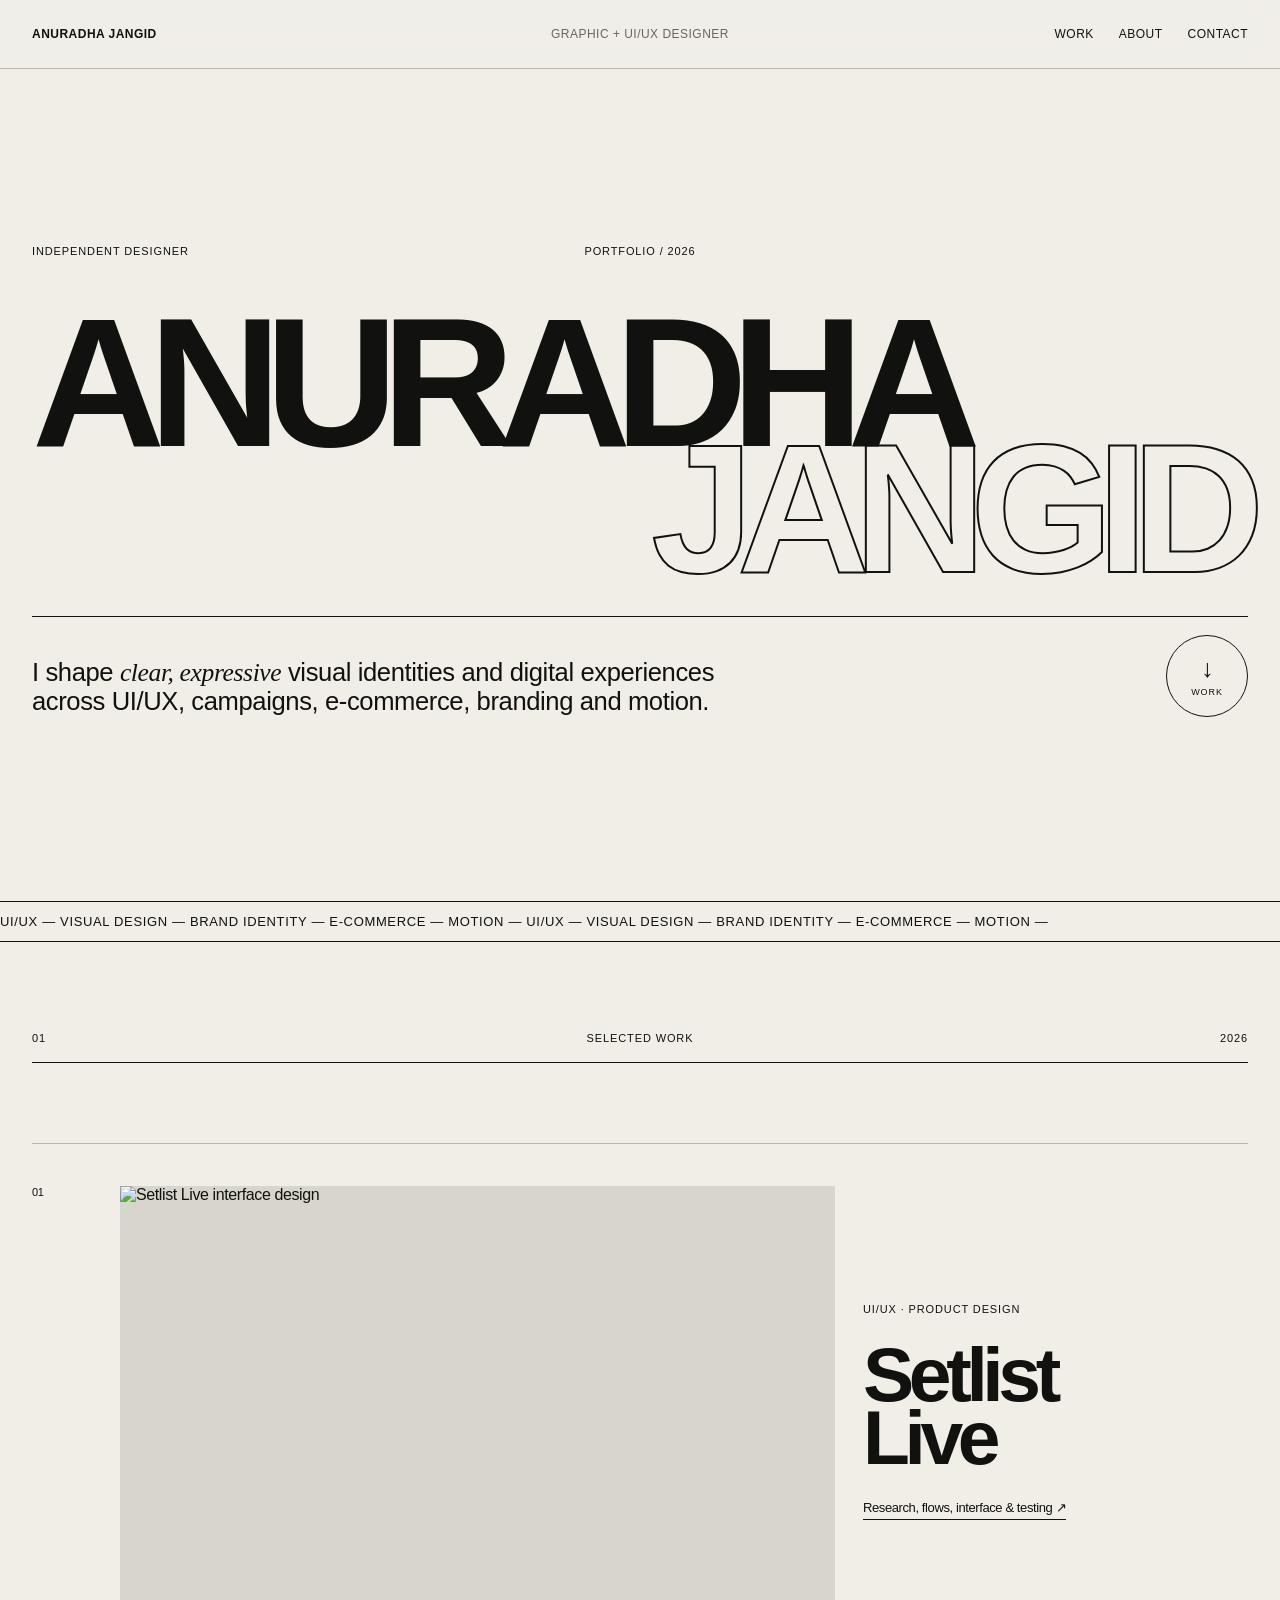
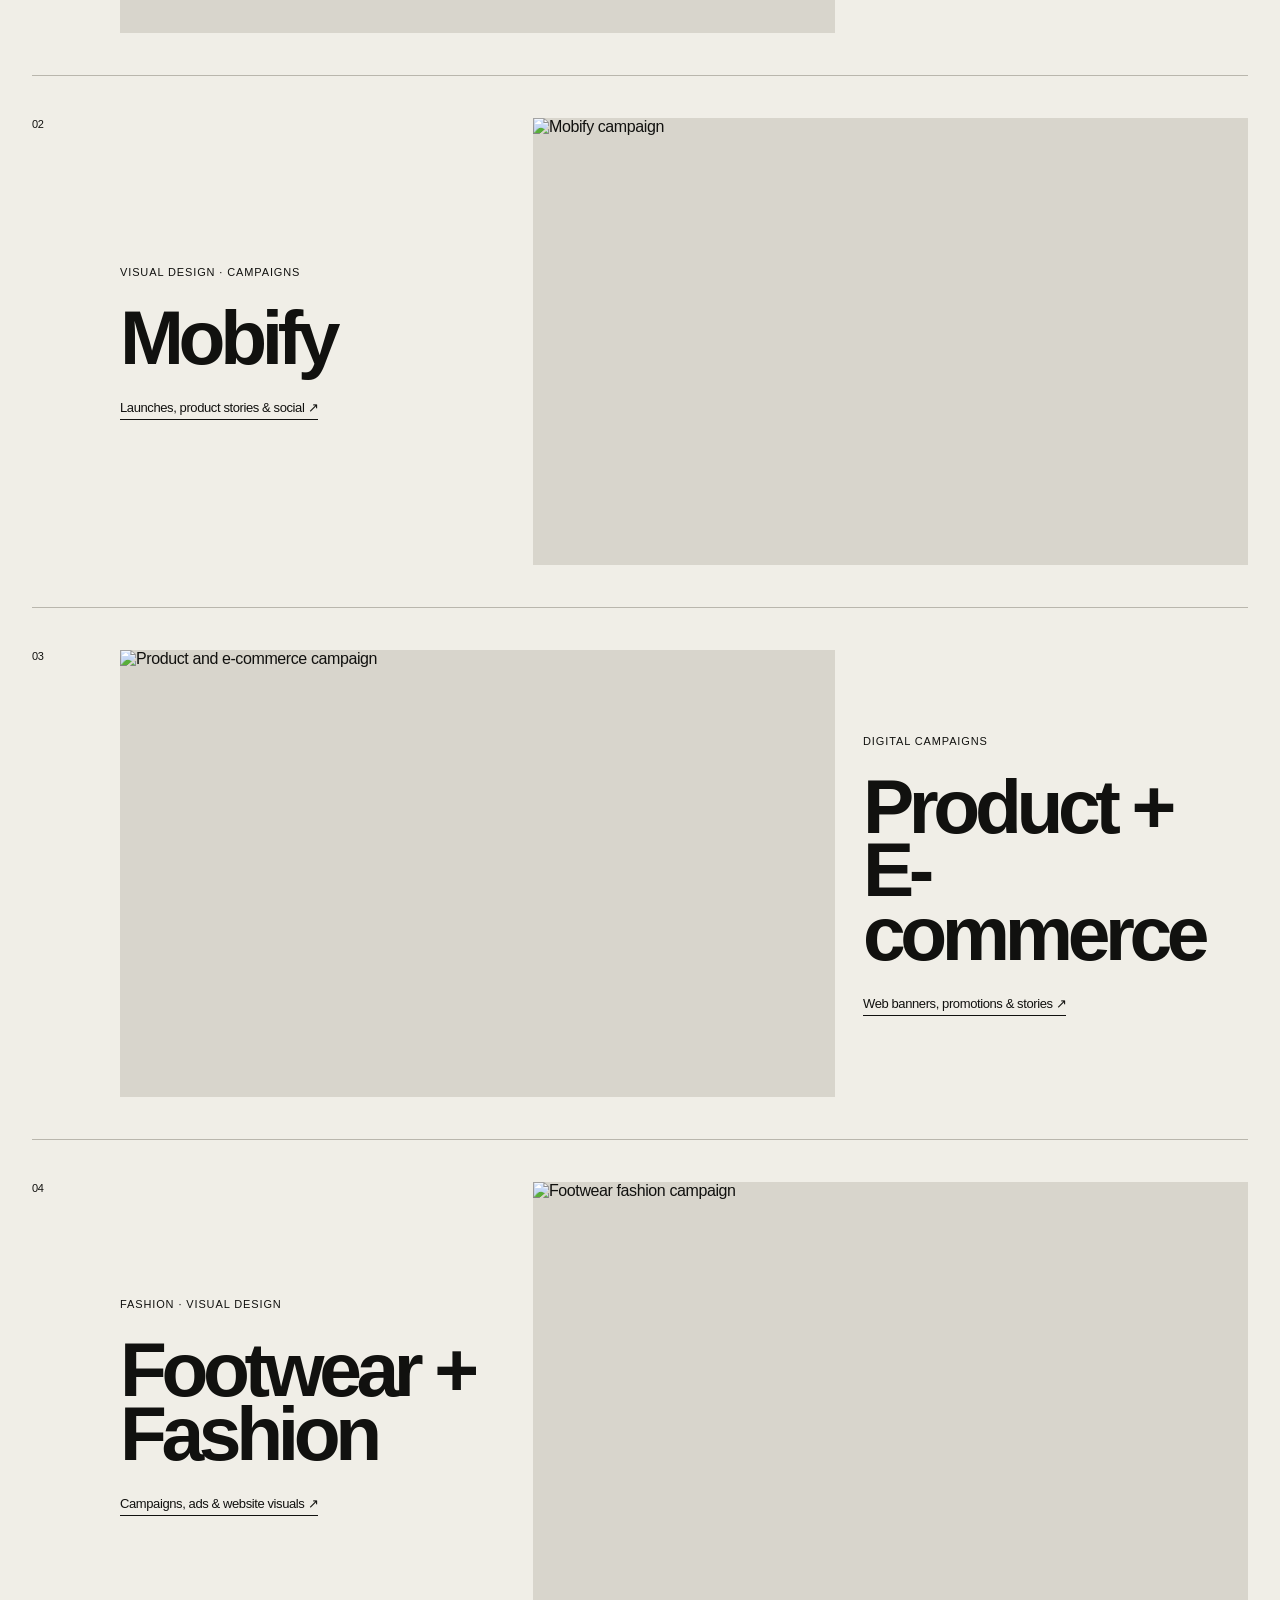
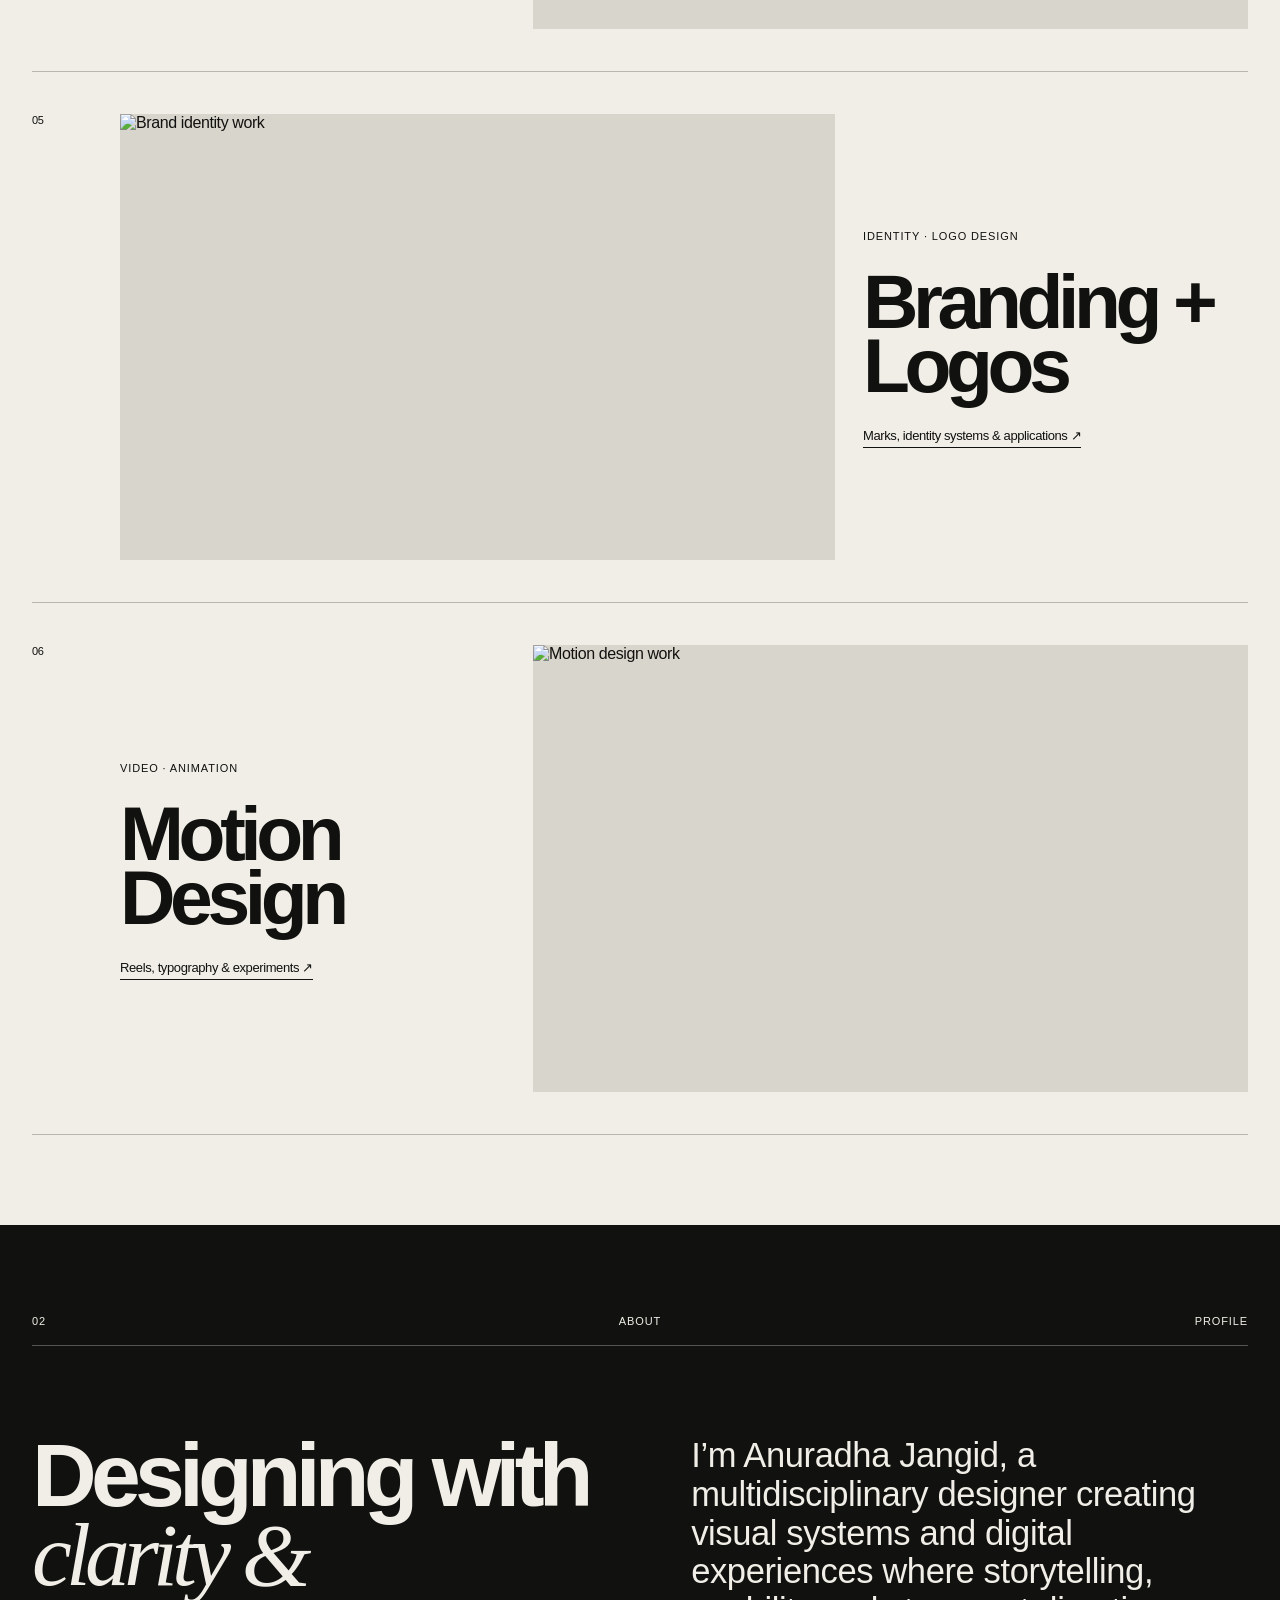
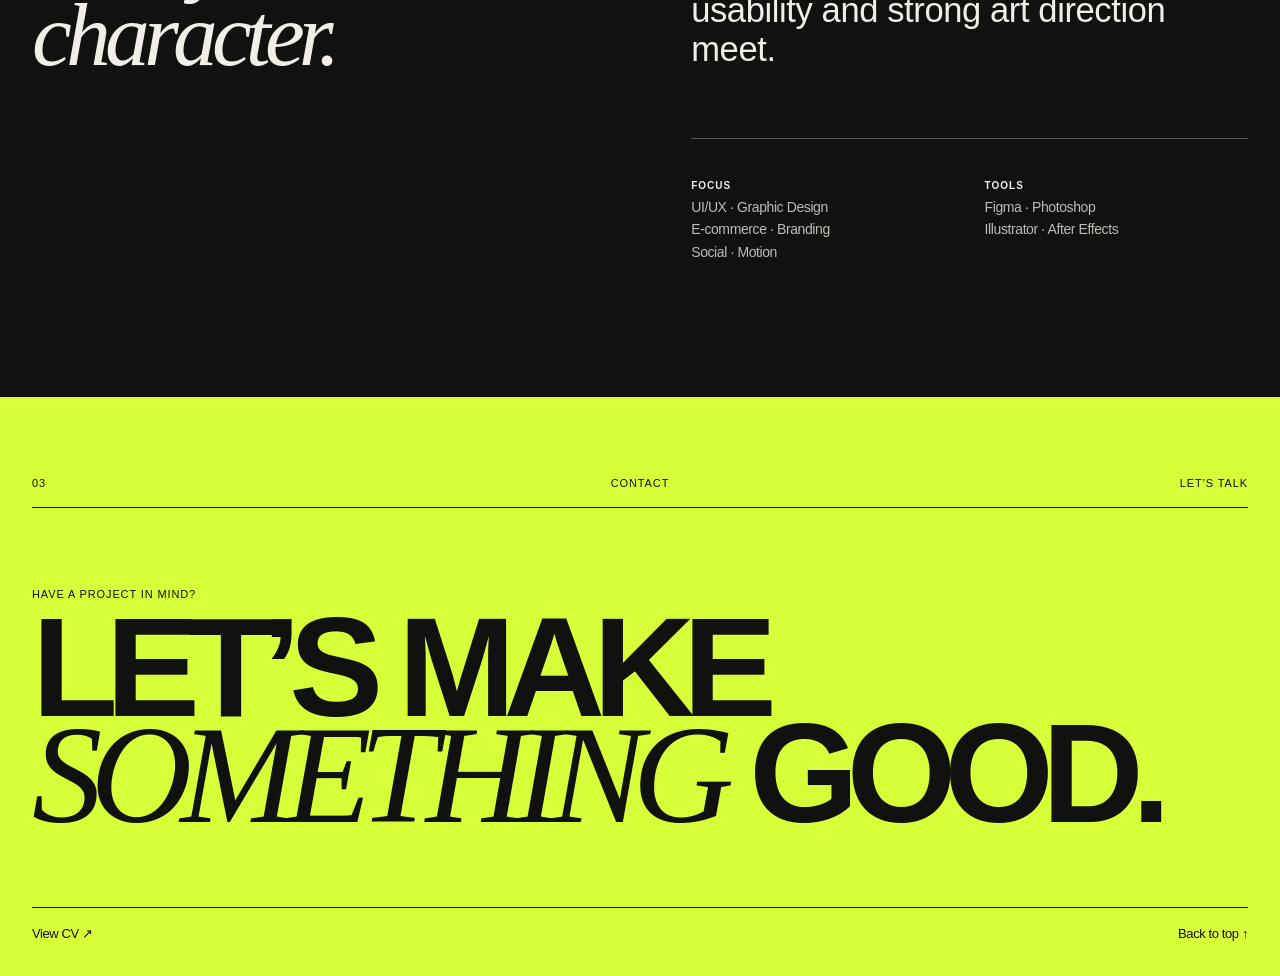
==== index.html @ dae1a035 "Add files via upload Initial portfolio redesign" ====
<!doctype html>
<html lang="en">
<head>
<meta charset="utf-8"><meta name="viewport" content="width=device-width,initial-scale=1">
<meta name="description" content="Anuradha Jangid — Graphic Designer & UI/UX Designer. Selected work in digital products, campaigns, identity and motion.">
<title>Anuradha Jangid — Designer</title><link rel="stylesheet" href="style.css">
</head>
<body class="home">
<nav><div class="wrap nav"><a class="brand" href="index.html">ANURADHA JANGID</a><div class="nav-role">GRAPHIC + UI/UX DESIGNER</div><div class="links"><a href="#work">Work</a><a href="#about">About</a><a href="#contact">Contact</a></div></div></nav>
<main>
<header class="hero"><div class="wrap hero-inner">
<div class="hero-meta"><span>Independent designer</span><span>Portfolio / 2026</span></div>
<h1><span>ANURADHA</span><span class="outline">JANGID</span></h1>
<div class="hero-foot"><p>I shape <em>clear, expressive</em> visual identities and digital experiences across UI/UX, campaigns, e-commerce, branding and motion.</p><a class="round-link" href="#work" aria-label="Explore selected work">↓<small>WORK</small></a></div>
</div></header>
<section class="ticker" aria-label="Design disciplines"><div>UI/UX — VISUAL DESIGN — BRAND IDENTITY — E-COMMERCE — MOTION — UI/UX — VISUAL DESIGN — BRAND IDENTITY — E-COMMERCE — MOTION —</div></section>
<section id="work" class="work-section"><div class="wrap">
<div class="section-label"><span>01</span><p>Selected work</p><span>2026</span></div>
<div class="project-list">
<a class="project-row reveal" href="setlist-live.html"><div class="project-no">01</div><div class="project-media"><img src="assets/1.jpg" alt="Setlist Live interface design"></div><div class="project-info"><p>UI/UX · Product Design</p><h2>Setlist<br>Live</h2><span>Research, flows, interface & testing ↗</span></div></a>
<a class="project-row reverse reveal" href="mobify.html"><div class="project-no">02</div><div class="project-media"><img src="https://drive.google.com/thumbnail?id=1nR3Lw97_D92hkGPkQS3vuKYc4oRdb6ip&sz=w1600" alt="Mobify campaign"></div><div class="project-info"><p>Visual Design · Campaigns</p><h2>Mobify</h2><span>Launches, product stories & social ↗</span></div></a>
<a class="project-row reveal" href="ecommerce.html"><div class="project-no">03</div><div class="project-media"><img src="https://drive.google.com/thumbnail?id=1xQGvwHQQLRPYMQavXChccJsrcBRWF7Es&sz=w1600" alt="Product and e-commerce campaign"></div><div class="project-info"><p>Digital Campaigns</p><h2>Product +<br>E-commerce</h2><span>Web banners, promotions & stories ↗</span></div></a>
<a class="project-row reverse reveal" href="footwear.html"><div class="project-no">04</div><div class="project-media"><img src="https://drive.google.com/thumbnail?id=1yjSDxTGl1pKKpReTxPxWjHEfucUbj6RO&sz=w1600" alt="Footwear fashion campaign"></div><div class="project-info"><p>Fashion · Visual Design</p><h2>Footwear +<br>Fashion</h2><span>Campaigns, ads & website visuals ↗</span></div></a>
<a class="project-row reveal" href="branding.html"><div class="project-no">05</div><div class="project-media"><img src="https://drive.google.com/thumbnail?id=1oeG3etyuS6-F5QpwnM26OCKL4tWAwbMJ&sz=w1600" alt="Brand identity work"></div><div class="project-info"><p>Identity · Logo Design</p><h2>Branding +<br>Logos</h2><span>Marks, identity systems & applications ↗</span></div></a>
<a class="project-row reverse reveal" href="motion.html"><div class="project-no">06</div><div class="project-media"><img src="https://drive.google.com/thumbnail?id=1RWM8M_r8P4z2MWc-FKBXNCvU7SdpLwyj&sz=w1600" alt="Motion design work"></div><div class="project-info"><p>Video · Animation</p><h2>Motion<br>Design</h2><span>Reels, typography & experiments ↗</span></div></a>
</div></div></section>
<section id="about" class="about"><div class="wrap"><div class="section-label"><span>02</span><p>About</p><span>Profile</span></div><div class="about-grid"><h2>Designing with<br><em>clarity & character.</em></h2><div><p class="about-copy">I’m Anuradha Jangid, a multidisciplinary designer creating visual systems and digital experiences where storytelling, usability and strong art direction meet.</p><div class="about-meta"><p><b>Focus</b><br>UI/UX · Graphic Design<br>E-commerce · Branding<br>Social · Motion</p><p><b>Tools</b><br>Figma · Photoshop<br>Illustrator · After Effects</p></div></div></div></div></section>
</main>
<footer id="contact"><div class="wrap"><div class="section-label"><span>03</span><p>Contact</p><span>Let’s talk</span></div><p class="footer-kicker">Have a project in mind?</p><h2>LET’S MAKE<br><em>SOMETHING</em> GOOD.</h2><div class="footer-bottom"><a href="Anuradha-Jangid-CV.pdf" target="_blank">View CV ↗</a><a href="#top" onclick="window.scrollTo({top:0,behavior:'smooth'});return false">Back to top ↑</a></div></div></footer>
<script>const io=new IntersectionObserver(es=>es.forEach(e=>{if(e.isIntersecting)e.target.classList.add('on')}),{threshold:.12});document.querySelectorAll('.reveal').forEach(el=>io.observe(el));</script>
</body></html>
---- style.css ----
:root{--ink:#11110f;--paper:#f0eee7;--line:#b9b6ad;--muted:#68665f;--accent:#d7ff39}*{box-sizing:border-box}html{scroll-behavior:smooth}body{margin:0;background:var(--paper);color:var(--ink);font-family:Arial,Helvetica,sans-serif;letter-spacing:-.025em}a{color:inherit;text-decoration:none}img{display:block;max-width:100%}.wrap{width:min(1480px,calc(100% - 64px));margin:auto}nav{position:sticky;top:0;z-index:40;background:rgba(240,238,231,.88);backdrop-filter:blur(14px);border-bottom:1px solid var(--line)}.nav{height:68px;display:grid;grid-template-columns:1fr 1fr 1fr;align-items:center;font-size:12px;text-transform:uppercase;letter-spacing:.04em}.brand{font-weight:800}.nav-role{text-align:center;color:var(--muted)}.links{display:flex;justify-content:flex-end;gap:25px}.links a{border-bottom:1px solid transparent}.links a:hover{border-color:var(--ink)}
.hero{min-height:calc(100vh - 68px);display:flex;align-items:stretch}.hero-inner{display:flex;flex-direction:column;justify-content:space-between;padding:30px 0 38px}.hero-meta,.section-label{display:grid;grid-template-columns:1fr 1fr 1fr;text-transform:uppercase;font-size:11px;letter-spacing:.08em}.hero-meta span:nth-child(2){text-align:center}.hero h1{font-size:clamp(94px,14.4vw,270px);line-height:.68;letter-spacing:-.09em;margin:7vh 0 5vh;font-weight:900}.hero h1 span{display:block}.hero h1 .outline{color:transparent;-webkit-text-stroke:2px var(--ink);text-align:right}.hero-foot{display:flex;align-items:flex-end;justify-content:space-between;border-top:1px solid var(--ink);padding-top:18px}.hero-foot p{font-size:clamp(20px,2vw,32px);line-height:1.15;max-width:700px;margin:0}.hero-foot em,.about h2 em,footer h2 em{font-family:Georgia,serif;font-weight:400}.round-link{width:82px;height:82px;border:1px solid var(--ink);border-radius:50%;display:flex;align-items:center;justify-content:center;flex-direction:column;font-size:25px;transition:.3s}.round-link small{font-size:9px;letter-spacing:.1em;margin-top:4px}.round-link:hover{background:var(--ink);color:var(--paper);transform:rotate(8deg)}
.ticker{overflow:hidden;border-top:1px solid var(--ink);border-bottom:1px solid var(--ink);padding:12px 0;white-space:nowrap}.ticker div{font-size:13px;letter-spacing:.05em;animation:marquee 28s linear infinite}@keyframes marquee{to{transform:translateX(-50%)}}
.work-section,.about{padding:90px 0}.section-label{padding-bottom:18px;border-bottom:1px solid var(--ink)}.section-label p{margin:0;text-align:center}.section-label span:last-child{text-align:right}.project-list{margin-top:80px}.project-row{display:grid;grid-template-columns:60px minmax(0,1.3fr) minmax(300px,.7fr);gap:28px;align-items:center;padding:42px 0;border-bottom:1px solid var(--line)}.project-row:first-child{border-top:1px solid var(--line)}.project-row.reverse{grid-template-columns:60px minmax(300px,.7fr) minmax(0,1.3fr)}.project-row.reverse .project-media{grid-column:3}.project-row.reverse .project-info{grid-column:2;grid-row:1}.project-no{align-self:start;font-size:11px}.project-media{overflow:hidden;aspect-ratio:16/10;background:#d8d5cc}.project-media img{width:100%;height:100%;object-fit:cover;transition:transform .8s cubic-bezier(.2,.7,.2,1),filter .4s}.project-row:hover img{transform:scale(1.035)}.project-info p{font-size:11px;text-transform:uppercase;letter-spacing:.08em;margin:0 0 28px}.project-info h2{font-size:clamp(52px,6vw,104px);line-height:.83;letter-spacing:-.07em;margin:0 0 28px}.project-info span{font-size:13px;border-bottom:1px solid var(--ink);padding-bottom:4px}.reveal{opacity:0;transform:translateY(25px);transition:.8s cubic-bezier(.2,.7,.2,1)}.reveal.on{opacity:1;transform:none}
.about{background:var(--ink);color:var(--paper)}.about .section-label{border-color:#555}.about-grid{display:grid;grid-template-columns:1fr 1fr;gap:8vw;padding:90px 0 30px}.about h2{font-size:clamp(56px,7vw,118px);line-height:.88;letter-spacing:-.065em;margin:0}.about-copy{font-size:clamp(25px,2.7vw,44px);line-height:1.12;margin:0 0 70px}.about-meta{display:grid;grid-template-columns:1fr 1fr;gap:30px;border-top:1px solid #555;padding-top:20px;color:#bdbbb4;font-size:14px;line-height:1.6}.about-meta b{color:var(--paper);text-transform:uppercase;font-size:10px;letter-spacing:.1em}
footer{padding:80px 0 35px;background:var(--accent)}footer .section-label{border-color:var(--ink)}.footer-kicker{text-transform:uppercase;font-size:11px;letter-spacing:.08em;margin:80px 0 15px}footer h2{font-size:clamp(70px,11vw,190px);line-height:.75;letter-spacing:-.085em;margin:0 0 80px}footer h2 em{font-weight:400}.footer-bottom{border-top:1px solid var(--ink);padding-top:18px;display:flex;justify-content:space-between;font-size:13px}
/* Project pages */
body:not(.home) header{padding:80px 0 55px;border-bottom:1px solid var(--line)}body:not(.home) header p{font-size:11px;text-transform:uppercase;letter-spacing:.09em}body:not(.home) header h1{font-size:clamp(74px,11vw,180px);line-height:.78;letter-spacing:-.08em;margin:40px 0 0;max-width:1300px}body:not(.home) header .lead{font-size:20px;text-transform:none;letter-spacing:-.02em;max-width:700px;line-height:1.45;margin-top:40px}body:not(.home) section{padding:80px 0}.project-intro{display:grid;grid-template-columns:1fr 1fr;gap:70px;margin-bottom:70px;border-bottom:1px solid var(--line);padding-bottom:50px}.project-intro h2{font-size:clamp(45px,5vw,78px);line-height:.95;letter-spacing:-.06em;margin:0}.project-intro p{font-size:18px;line-height:1.55;color:var(--muted);margin:0}.gallery{columns:3 330px;column-gap:18px}.work{break-inside:avoid;margin:0 0 18px;background:#fff;overflow:hidden}.work img{width:100%;transition:.5s}.work:hover img{transform:scale(1.015)}figcaption{font-size:11px;padding:12px 14px;color:var(--muted);text-transform:uppercase;letter-spacing:.05em}.setlist-grid{display:grid;grid-template-columns:repeat(2,minmax(0,1fr));gap:18px}.setlist-grid img{width:100%;background:#fff}.setlist-grid img:nth-child(5n){grid-column:1/-1}.video-grid{display:grid;grid-template-columns:repeat(3,1fr);gap:18px}.video-card{background:var(--ink);color:#fff;padding:12px;min-height:300px}.video-card iframe{width:100%;height:250px;border:0}.video-card p{font-size:12px;text-transform:uppercase;letter-spacing:.06em}.footer{padding:50px 0;border-top:1px solid var(--line);font-size:13px}.footer a{border-bottom:1px solid var(--ink);padding-bottom:4px}
@media(max-width:900px){.wrap{width:min(100% - 30px,1480px)}.nav{grid-template-columns:1fr auto}.nav-role{display:none}.hero h1{font-size:18vw;line-height:.72}.hero-foot p{max-width:75%}.project-row,.project-row.reverse{grid-template-columns:35px 1fr;gap:15px}.project-row .project-media,.project-row.reverse .project-media{grid-column:2;grid-row:1}.project-row .project-info,.project-row.reverse .project-info{grid-column:2;grid-row:2}.project-info h2{font-size:12vw}.project-no{grid-row:1/3}.about-grid{grid-template-columns:1fr;gap:60px}.project-intro{grid-template-columns:1fr;gap:25px}.video-grid{grid-template-columns:1fr 1fr}}
@media(max-width:560px){.nav{height:60px}.links{gap:12px}.links a:nth-child(2){display:none}.hero{min-height:calc(100svh - 60px)}.hero-inner{padding:22px 0}.hero-meta{grid-template-columns:1fr 1fr}.hero-meta span:nth-child(2){text-align:right}.hero h1{font-size:20vw;line-height:.75}.hero h1 .outline{-webkit-text-stroke:1px var(--ink)}.hero-foot{align-items:center}.hero-foot p{font-size:18px;max-width:72%}.round-link{width:62px;height:62px}.work-section,.about{padding:60px 0}.project-list{margin-top:45px}.project-row,.project-row.reverse{padding:28px 0}.project-info p{margin-bottom:16px}.project-info h2{font-size:14vw;margin-bottom:20px}.about-grid{padding:60px 0 10px}.about h2{font-size:16vw}.about-copy{font-size:25px;margin-bottom:45px}.about-meta{grid-template-columns:1fr}.footer-kicker{margin-top:60px}footer h2{font-size:18vw;margin-bottom:60px}body:not(.home) header{padding:55px 0 40px}body:not(.home) header h1{font-size:18vw;margin-top:28px}.gallery{columns:1}.setlist-grid,.video-grid{grid-template-columns:1fr}.setlist-grid img:nth-child(5n){grid-column:auto}.video-card iframe{height:300px}}
@media(prefers-reduced-motion:reduce){html{scroll-behavior:auto}.ticker div{animation:none}.reveal{opacity:1;transform:none;transition:none}}
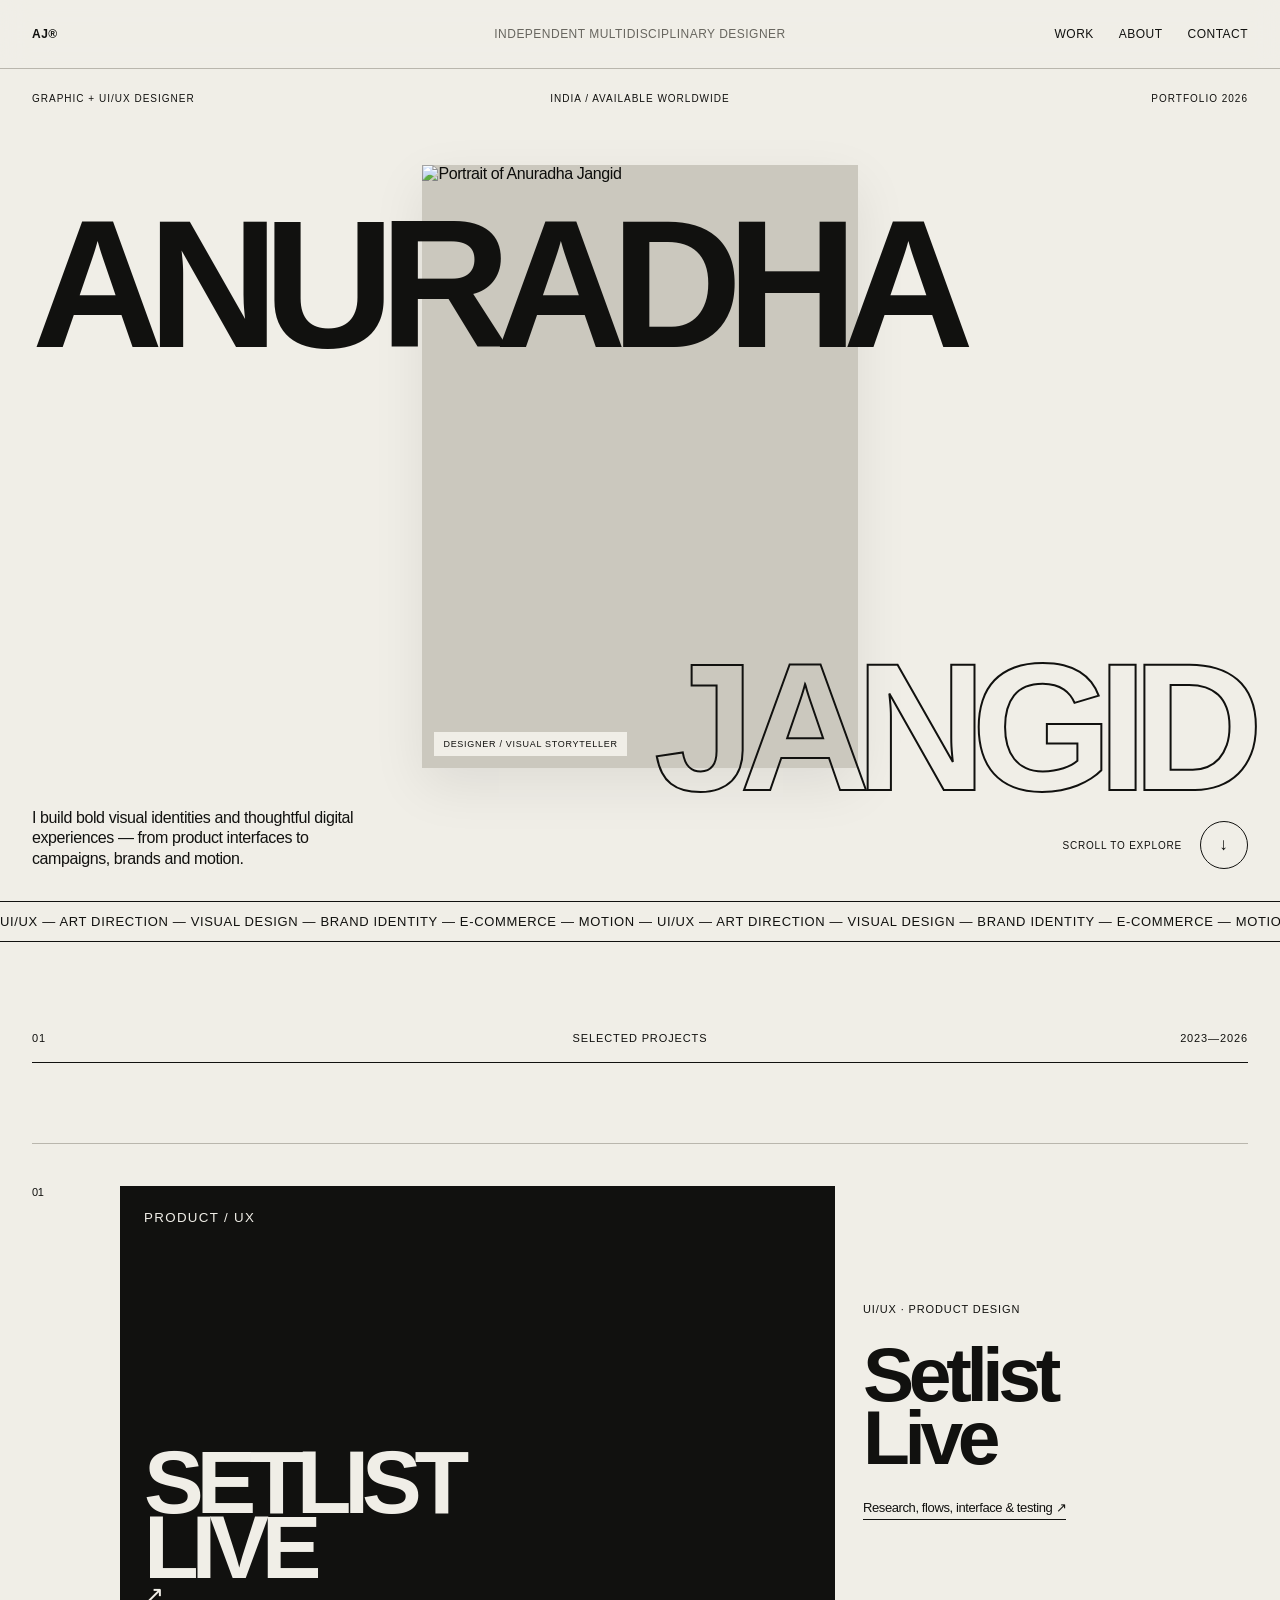
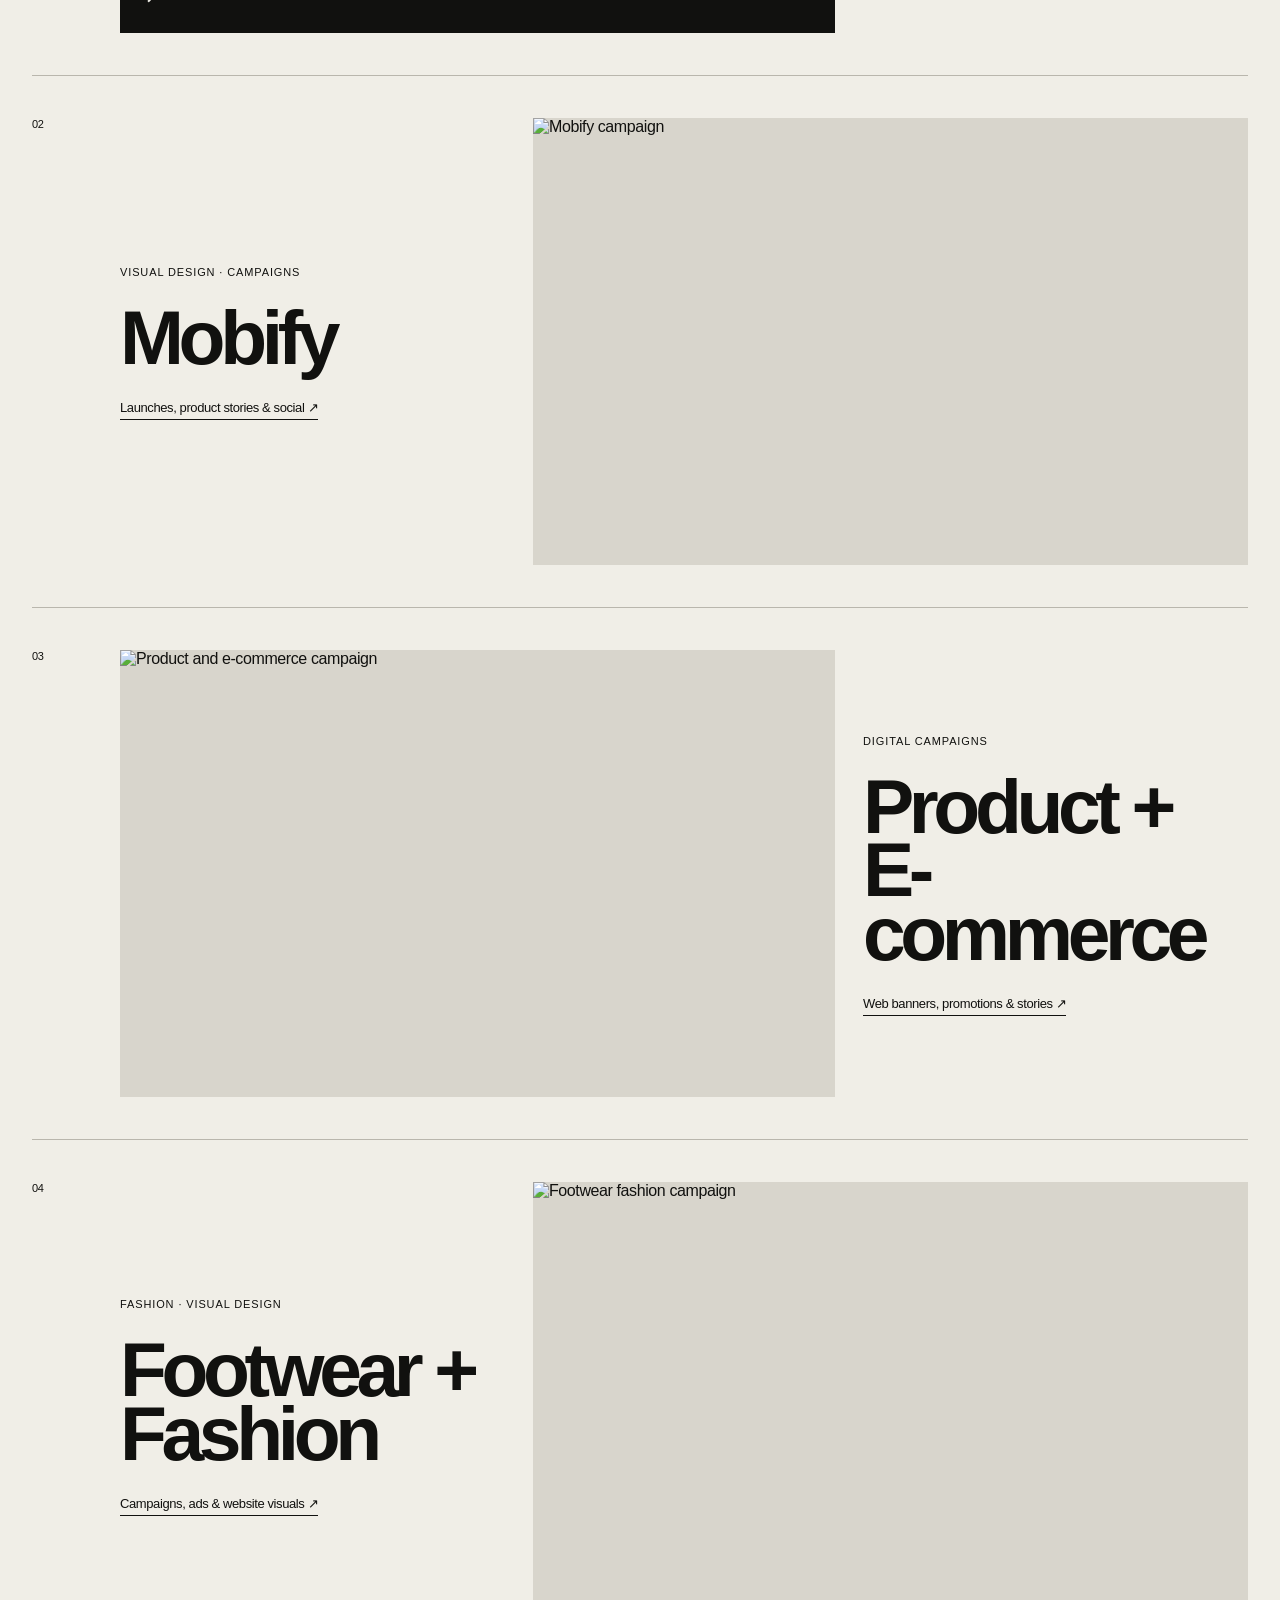
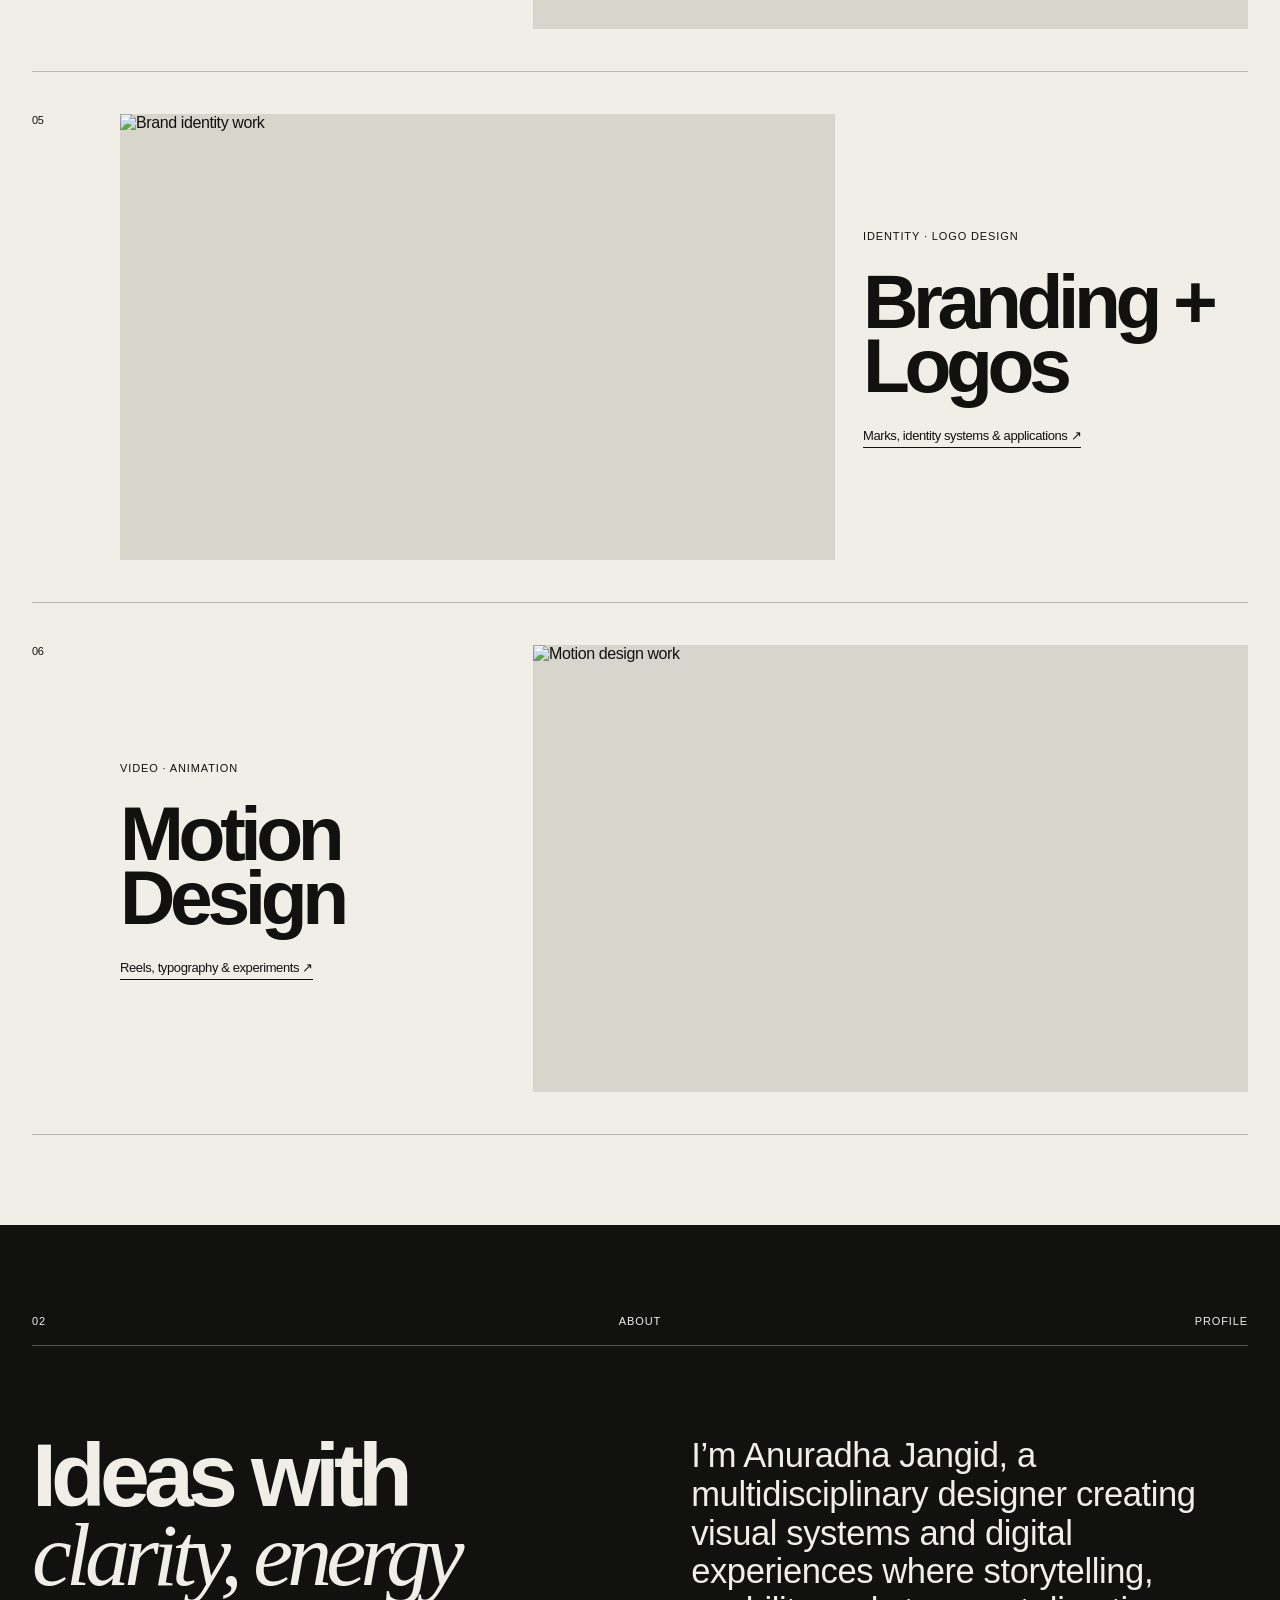
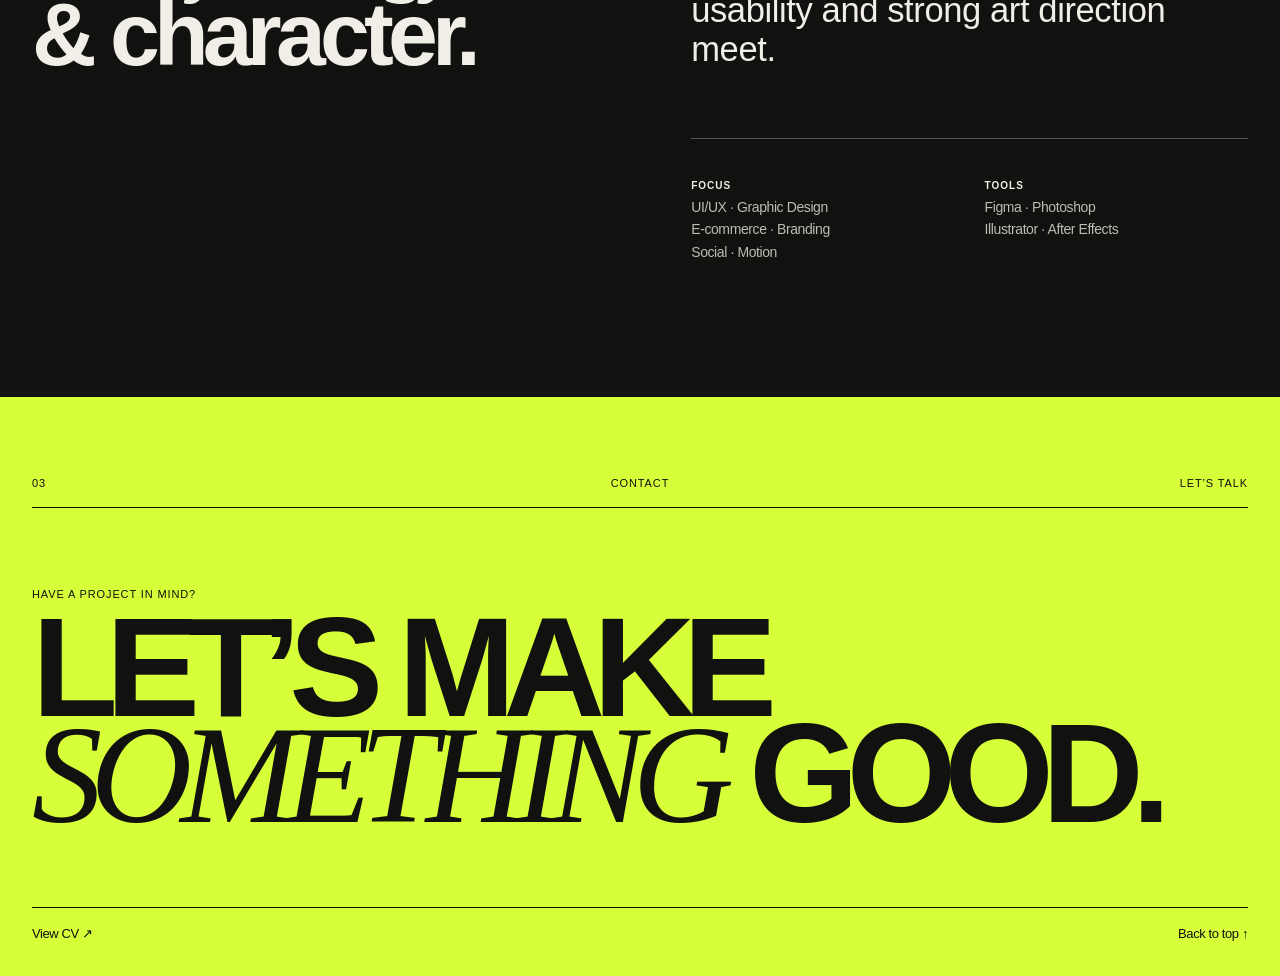
==== commit 87e45f6a: "Add files via upload" ====
--- a/index.html
+++ b/index.html
@@ -5,27 +5,30 @@
 <meta name="description" content="Anuradha Jangid — Graphic Designer & UI/UX Designer. Selected work in digital products, campaigns, identity and motion.">
 <title>Anuradha Jangid — Designer</title><link rel="stylesheet" href="style.css">
 </head>
-<body class="home">
-<nav><div class="wrap nav"><a class="brand" href="index.html">ANURADHA JANGID</a><div class="nav-role">GRAPHIC + UI/UX DESIGNER</div><div class="links"><a href="#work">Work</a><a href="#about">About</a><a href="#contact">Contact</a></div></div></nav>
+<body class="home" id="top">
+<nav><div class="wrap nav"><a class="brand" href="#top">AJ®</a><div class="nav-role">Independent multidisciplinary designer</div><div class="links"><a href="#work">Work</a><a href="#about">About</a><a href="#contact">Contact</a></div></div></nav>
 <main>
-<header class="hero"><div class="wrap hero-inner">
-<div class="hero-meta"><span>Independent designer</span><span>Portfolio / 2026</span></div>
-<h1><span>ANURADHA</span><span class="outline">JANGID</span></h1>
-<div class="hero-foot"><p>I shape <em>clear, expressive</em> visual identities and digital experiences across UI/UX, campaigns, e-commerce, branding and motion.</p><a class="round-link" href="#work" aria-label="Explore selected work">↓<small>WORK</small></a></div>
+<header class="hero portrait-hero"><div class="wrap hero-stage">
+  <div class="hero-topline"><span>Graphic + UI/UX Designer</span><span>India / Available worldwide</span><span>Portfolio 2026</span></div>
+  <div class="hero-title hero-title-top">ANURADHA</div>
+  <figure class="hero-portrait"><img src="assets/anuradha-portrait.jpg" alt="Portrait of Anuradha Jangid"><figcaption>Designer / Visual storyteller</figcaption></figure>
+  <div class="hero-title hero-title-bottom">JANGID</div>
+  <p class="hero-intro">I build bold visual identities and thoughtful digital experiences — from product interfaces to campaigns, brands and motion.</p>
+  <a class="hero-scroll" href="#work"><span>Scroll to explore</span><b>↓</b></a>
 </div></header>
-<section class="ticker" aria-label="Design disciplines"><div>UI/UX — VISUAL DESIGN — BRAND IDENTITY — E-COMMERCE — MOTION — UI/UX — VISUAL DESIGN — BRAND IDENTITY — E-COMMERCE — MOTION —</div></section>
+<section class="ticker" aria-label="Design disciplines"><div>UI/UX — ART DIRECTION — VISUAL DESIGN — BRAND IDENTITY — E-COMMERCE — MOTION — UI/UX — ART DIRECTION — VISUAL DESIGN — BRAND IDENTITY — E-COMMERCE — MOTION —</div></section>
 <section id="work" class="work-section"><div class="wrap">
-<div class="section-label"><span>01</span><p>Selected work</p><span>2026</span></div>
+<div class="section-label"><span>01</span><p>Selected projects</p><span>2023—2026</span></div>
 <div class="project-list">
-<a class="project-row reveal" href="setlist-live.html"><div class="project-no">01</div><div class="project-media"><img src="assets/1.jpg" alt="Setlist Live interface design"></div><div class="project-info"><p>UI/UX · Product Design</p><h2>Setlist<br>Live</h2><span>Research, flows, interface & testing ↗</span></div></a>
+<a class="project-row reveal" href="setlist-live.html"><div class="project-no">01</div><div class="project-media project-media-dark"><div class="type-poster"><small>Product / UX</small><strong>SETLIST<br>LIVE</strong><i>↗</i></div></div><div class="project-info"><p>UI/UX · Product Design</p><h2>Setlist<br>Live</h2><span>Research, flows, interface & testing ↗</span></div></a>
 <a class="project-row reverse reveal" href="mobify.html"><div class="project-no">02</div><div class="project-media"><img src="https://drive.google.com/thumbnail?id=1nR3Lw97_D92hkGPkQS3vuKYc4oRdb6ip&sz=w1600" alt="Mobify campaign"></div><div class="project-info"><p>Visual Design · Campaigns</p><h2>Mobify</h2><span>Launches, product stories & social ↗</span></div></a>
 <a class="project-row reveal" href="ecommerce.html"><div class="project-no">03</div><div class="project-media"><img src="https://drive.google.com/thumbnail?id=1xQGvwHQQLRPYMQavXChccJsrcBRWF7Es&sz=w1600" alt="Product and e-commerce campaign"></div><div class="project-info"><p>Digital Campaigns</p><h2>Product +<br>E-commerce</h2><span>Web banners, promotions & stories ↗</span></div></a>
 <a class="project-row reverse reveal" href="footwear.html"><div class="project-no">04</div><div class="project-media"><img src="https://drive.google.com/thumbnail?id=1yjSDxTGl1pKKpReTxPxWjHEfucUbj6RO&sz=w1600" alt="Footwear fashion campaign"></div><div class="project-info"><p>Fashion · Visual Design</p><h2>Footwear +<br>Fashion</h2><span>Campaigns, ads & website visuals ↗</span></div></a>
 <a class="project-row reveal" href="branding.html"><div class="project-no">05</div><div class="project-media"><img src="https://drive.google.com/thumbnail?id=1oeG3etyuS6-F5QpwnM26OCKL4tWAwbMJ&sz=w1600" alt="Brand identity work"></div><div class="project-info"><p>Identity · Logo Design</p><h2>Branding +<br>Logos</h2><span>Marks, identity systems & applications ↗</span></div></a>
 <a class="project-row reverse reveal" href="motion.html"><div class="project-no">06</div><div class="project-media"><img src="https://drive.google.com/thumbnail?id=1RWM8M_r8P4z2MWc-FKBXNCvU7SdpLwyj&sz=w1600" alt="Motion design work"></div><div class="project-info"><p>Video · Animation</p><h2>Motion<br>Design</h2><span>Reels, typography & experiments ↗</span></div></a>
 </div></div></section>
-<section id="about" class="about"><div class="wrap"><div class="section-label"><span>02</span><p>About</p><span>Profile</span></div><div class="about-grid"><h2>Designing with<br><em>clarity & character.</em></h2><div><p class="about-copy">I’m Anuradha Jangid, a multidisciplinary designer creating visual systems and digital experiences where storytelling, usability and strong art direction meet.</p><div class="about-meta"><p><b>Focus</b><br>UI/UX · Graphic Design<br>E-commerce · Branding<br>Social · Motion</p><p><b>Tools</b><br>Figma · Photoshop<br>Illustrator · After Effects</p></div></div></div></div></section>
+<section id="about" class="about"><div class="wrap"><div class="section-label"><span>02</span><p>About</p><span>Profile</span></div><div class="about-grid"><h2>Ideas with<br><em>clarity, energy</em><br>& character.</h2><div><p class="about-copy">I’m Anuradha Jangid, a multidisciplinary designer creating visual systems and digital experiences where storytelling, usability and strong art direction meet.</p><div class="about-meta"><p><b>Focus</b><br>UI/UX · Graphic Design<br>E-commerce · Branding<br>Social · Motion</p><p><b>Tools</b><br>Figma · Photoshop<br>Illustrator · After Effects</p></div></div></div></div></section>
 </main>
-<footer id="contact"><div class="wrap"><div class="section-label"><span>03</span><p>Contact</p><span>Let’s talk</span></div><p class="footer-kicker">Have a project in mind?</p><h2>LET’S MAKE<br><em>SOMETHING</em> GOOD.</h2><div class="footer-bottom"><a href="Anuradha-Jangid-CV.pdf" target="_blank">View CV ↗</a><a href="#top" onclick="window.scrollTo({top:0,behavior:'smooth'});return false">Back to top ↑</a></div></div></footer>
+<footer id="contact"><div class="wrap"><div class="section-label"><span>03</span><p>Contact</p><span>Let’s talk</span></div><p class="footer-kicker">Have a project in mind?</p><h2>LET’S MAKE<br><em>SOMETHING</em> GOOD.</h2><div class="footer-bottom"><a href="Anuradha-Jangid-CV.pdf" target="_blank">View CV ↗</a><a href="#top">Back to top ↑</a></div></div></footer>
 <script>const io=new IntersectionObserver(es=>es.forEach(e=>{if(e.isIntersecting)e.target.classList.add('on')}),{threshold:.12});document.querySelectorAll('.reveal').forEach(el=>io.observe(el));</script>
 </body></html>
--- a/style.css
+++ b/style.css
@@ -9,3 +9,20 @@
 @media(max-width:900px){.wrap{width:min(100% - 30px,1480px)}.nav{grid-template-columns:1fr auto}.nav-role{display:none}.hero h1{font-size:18vw;line-height:.72}.hero-foot p{max-width:75%}.project-row,.project-row.reverse{grid-template-columns:35px 1fr;gap:15px}.project-row .project-media,.project-row.reverse .project-media{grid-column:2;grid-row:1}.project-row .project-info,.project-row.reverse .project-info{grid-column:2;grid-row:2}.project-info h2{font-size:12vw}.project-no{grid-row:1/3}.about-grid{grid-template-columns:1fr;gap:60px}.project-intro{grid-template-columns:1fr;gap:25px}.video-grid{grid-template-columns:1fr 1fr}}
 @media(max-width:560px){.nav{height:60px}.links{gap:12px}.links a:nth-child(2){display:none}.hero{min-height:calc(100svh - 60px)}.hero-inner{padding:22px 0}.hero-meta{grid-template-columns:1fr 1fr}.hero-meta span:nth-child(2){text-align:right}.hero h1{font-size:20vw;line-height:.75}.hero h1 .outline{-webkit-text-stroke:1px var(--ink)}.hero-foot{align-items:center}.hero-foot p{font-size:18px;max-width:72%}.round-link{width:62px;height:62px}.work-section,.about{padding:60px 0}.project-list{margin-top:45px}.project-row,.project-row.reverse{padding:28px 0}.project-info p{margin-bottom:16px}.project-info h2{font-size:14vw;margin-bottom:20px}.about-grid{padding:60px 0 10px}.about h2{font-size:16vw}.about-copy{font-size:25px;margin-bottom:45px}.about-meta{grid-template-columns:1fr}.footer-kicker{margin-top:60px}footer h2{font-size:18vw;margin-bottom:60px}body:not(.home) header{padding:55px 0 40px}body:not(.home) header h1{font-size:18vw;margin-top:28px}.gallery{columns:1}.setlist-grid,.video-grid{grid-template-columns:1fr}.setlist-grid img:nth-child(5n){grid-column:auto}.video-card iframe{height:300px}}
 @media(prefers-reduced-motion:reduce){html{scroll-behavior:auto}.ticker div{animation:none}.reveal{opacity:1;transform:none;transition:none}}
+
+/* Editorial portrait hero — v2 */
+.portrait-hero{min-height:calc(100svh - 68px);overflow:hidden;background:#f0eee7}
+.hero-stage{position:relative;min-height:calc(100svh - 68px);padding:24px 0 32px;display:grid;grid-template-columns:1fr minmax(300px,34vw) 1fr;grid-template-rows:auto 1fr auto;align-items:center}
+.hero-topline{position:absolute;top:24px;left:0;right:0;display:grid;grid-template-columns:1fr 1fr 1fr;font-size:10px;text-transform:uppercase;letter-spacing:.1em;z-index:5}
+.hero-topline span:nth-child(2){text-align:center}.hero-topline span:last-child{text-align:right}
+.hero-portrait{grid-column:2;grid-row:2;position:relative;z-index:2;margin:42px 0 10px;height:min(67vh,760px);overflow:hidden;background:#cbc8be;box-shadow:0 18px 50px rgba(0,0,0,.08)}
+.hero-portrait img{width:100%;height:100%;object-fit:cover;object-position:50% 40%;filter:saturate(.86) contrast(1.04);transition:transform 1.2s cubic-bezier(.2,.7,.2,1)}
+.hero-portrait:hover img{transform:scale(1.025)}
+.hero-portrait figcaption{position:absolute;left:12px;bottom:12px;background:#f0eee7;color:#11110f;padding:7px 9px;font-size:9px;letter-spacing:.08em;text-transform:uppercase}
+.hero-title{position:absolute;left:0;right:0;font-size:clamp(82px,14.2vw,258px);font-weight:900;line-height:.72;letter-spacing:-.085em;white-space:nowrap;z-index:3;pointer-events:none}
+.hero-title-top{top:18%;text-align:left}.hero-title-bottom{bottom:13%;text-align:right;color:transparent;-webkit-text-stroke:2px #11110f}
+.hero-intro{grid-column:1;grid-row:3;align-self:end;max-width:340px;margin:0;font-size:16px;line-height:1.28;letter-spacing:-.025em;z-index:5}
+.hero-scroll{grid-column:3;grid-row:3;justify-self:end;align-self:end;display:flex;gap:18px;align-items:center;text-transform:uppercase;font-size:10px;letter-spacing:.08em;z-index:5}.hero-scroll b{display:grid;place-items:center;width:48px;height:48px;border:1px solid #11110f;border-radius:50%;font-size:17px;transition:.25s}.hero-scroll:hover b{background:#11110f;color:#f0eee7;transform:translateY(3px)}
+.project-media-dark{background:#11110f;color:#f0eee7}.type-poster{height:100%;padding:24px;display:grid;grid-template-columns:1fr auto;grid-template-rows:auto 1fr;position:relative}.type-poster small{text-transform:uppercase;letter-spacing:.1em}.type-poster strong{grid-column:1/-1;align-self:end;font-size:clamp(60px,7vw,130px);line-height:.73;letter-spacing:-.08em}.type-poster i{font-style:normal;font-size:24px}.project-row:hover .type-poster strong{font-style:italic}
+@media(max-width:900px){.hero-stage{grid-template-columns:1fr minmax(260px,52vw) 1fr}.hero-title{font-size:17vw}.hero-title-top{top:22%}.hero-title-bottom{bottom:17%}.hero-portrait{height:62vh}.hero-intro{font-size:14px;max-width:230px}}
+@media(max-width:560px){.portrait-hero{min-height:calc(100svh - 60px)}.hero-stage{min-height:calc(100svh - 60px);display:block;padding-top:48px}.hero-topline{top:12px;grid-template-columns:1fr 1fr}.hero-topline span:nth-child(2){display:none}.hero-portrait{width:74vw;height:57vh;margin:11vh auto 0}.hero-title{font-size:19vw}.hero-title-top{top:20%}.hero-title-bottom{bottom:21%}.hero-intro{position:absolute;left:0;bottom:22px;max-width:68%;font-size:13px}.hero-scroll{position:absolute;right:0;bottom:20px}.hero-scroll span{display:none}.hero-title-bottom{-webkit-text-stroke:1px #11110f}}
